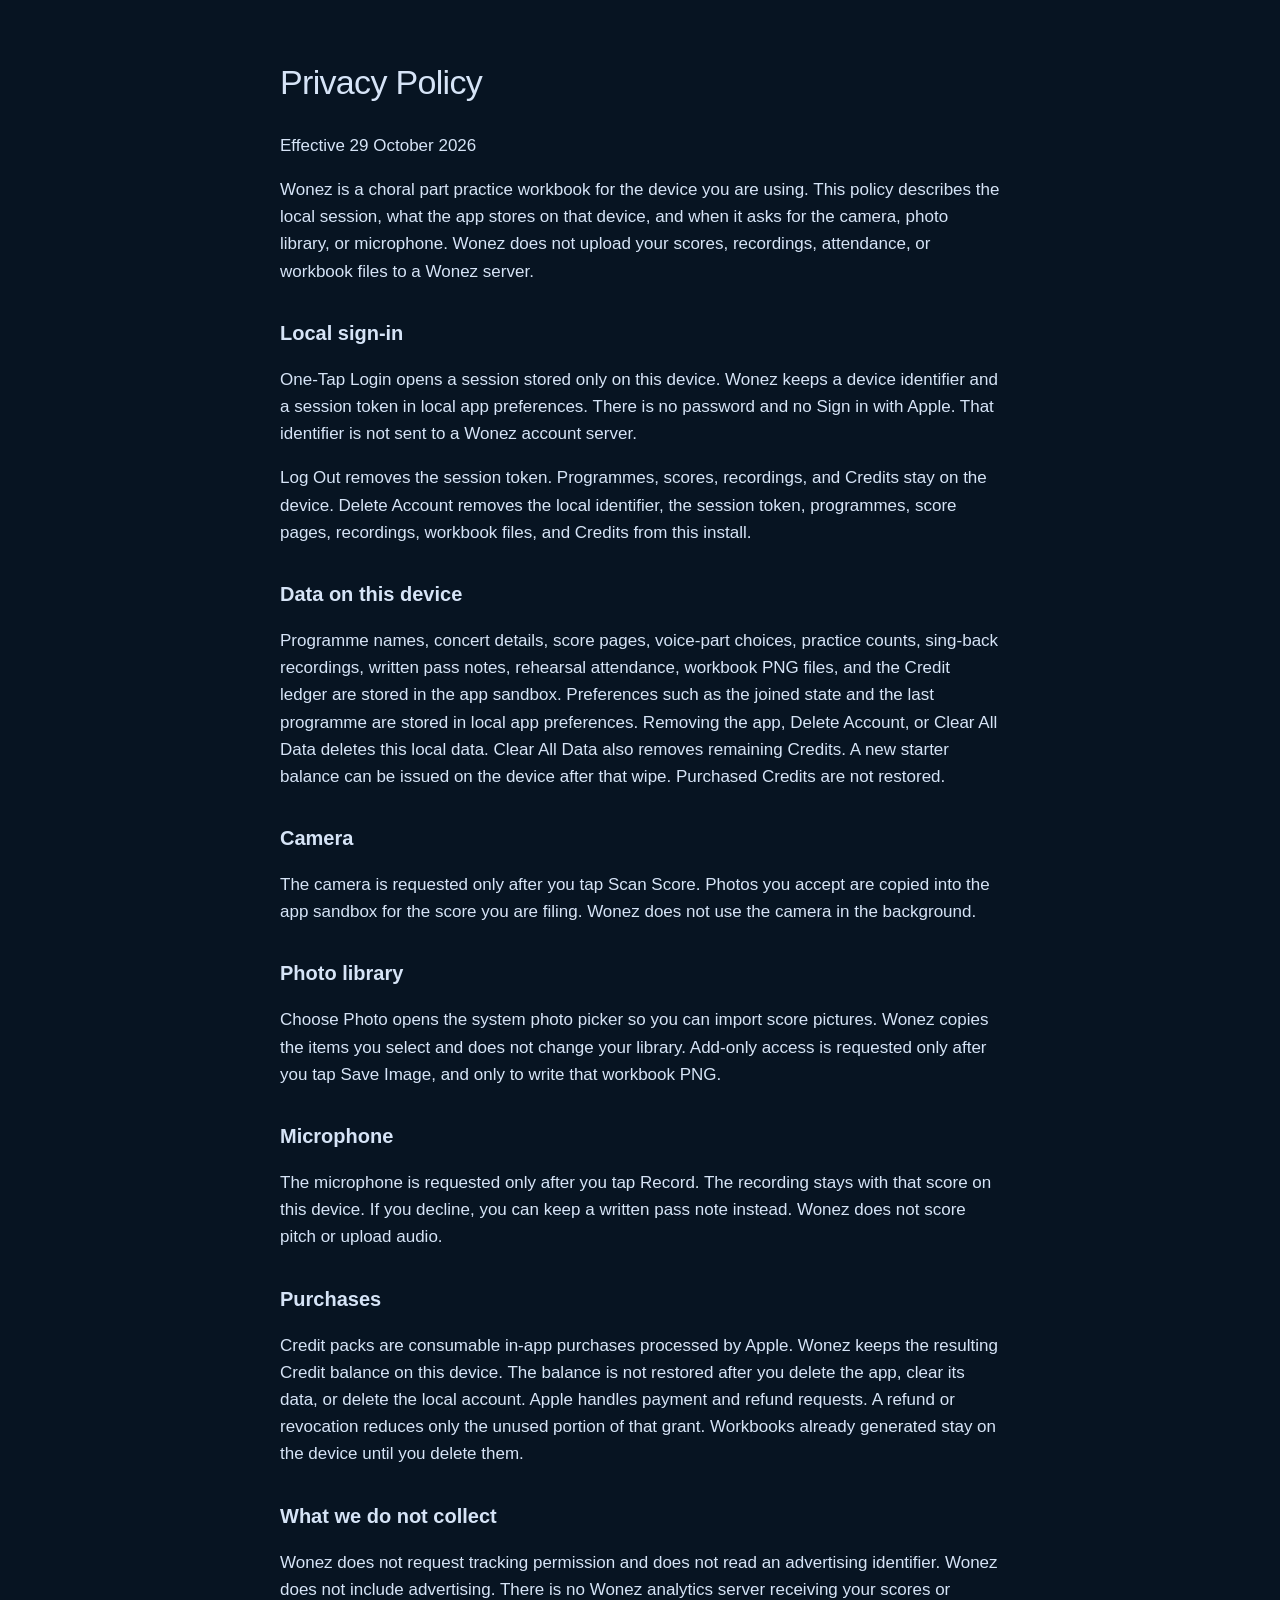
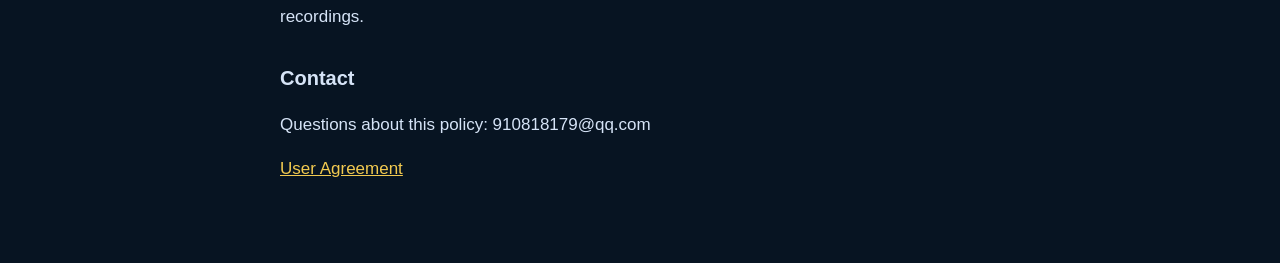
==== privacy-policy.html @ 59da775a "Publish Wonez Privacy Policy and User Agreement." ====
<!DOCTYPE html>
<html lang="en">
<head>
  <meta charset="utf-8">
  <meta name="viewport" content="width=device-width, initial-scale=1">
  <title>Privacy Policy</title>
  <link rel="stylesheet" href="legal.css">
</head>
<body>
  <main>
    <h1>Privacy Policy</h1>
    <p>Effective 29 October 2026</p>
    <p>Wonez is a choral part practice workbook for the device you are using. This policy describes the local session, what the app stores on that device, and when it asks for the camera, photo library, or microphone. Wonez does not upload your scores, recordings, attendance, or workbook files to a Wonez server.</p>

    <h2>Local sign-in</h2>
    <p>One-Tap Login opens a session stored only on this device. Wonez keeps a device identifier and a session token in local app preferences. There is no password and no Sign in with Apple. That identifier is not sent to a Wonez account server.</p>
    <p>Log Out removes the session token. Programmes, scores, recordings, and Credits stay on the device. Delete Account removes the local identifier, the session token, programmes, score pages, recordings, workbook files, and Credits from this install.</p>

    <h2>Data on this device</h2>
    <p>Programme names, concert details, score pages, voice-part choices, practice counts, sing-back recordings, written pass notes, rehearsal attendance, workbook PNG files, and the Credit ledger are stored in the app sandbox. Preferences such as the joined state and the last programme are stored in local app preferences. Removing the app, Delete Account, or Clear All Data deletes this local data. Clear All Data also removes remaining Credits. A new starter balance can be issued on the device after that wipe. Purchased Credits are not restored.</p>

    <h2>Camera</h2>
    <p>The camera is requested only after you tap Scan Score. Photos you accept are copied into the app sandbox for the score you are filing. Wonez does not use the camera in the background.</p>

    <h2>Photo library</h2>
    <p>Choose Photo opens the system photo picker so you can import score pictures. Wonez copies the items you select and does not change your library. Add-only access is requested only after you tap Save Image, and only to write that workbook PNG.</p>

    <h2>Microphone</h2>
    <p>The microphone is requested only after you tap Record. The recording stays with that score on this device. If you decline, you can keep a written pass note instead. Wonez does not score pitch or upload audio.</p>

    <h2>Purchases</h2>
    <p>Credit packs are consumable in-app purchases processed by Apple. Wonez keeps the resulting Credit balance on this device. The balance is not restored after you delete the app, clear its data, or delete the local account. Apple handles payment and refund requests. A refund or revocation reduces only the unused portion of that grant. Workbooks already generated stay on the device until you delete them.</p>

    <h2>What we do not collect</h2>
    <p>Wonez does not request tracking permission and does not read an advertising identifier. Wonez does not include advertising. There is no Wonez analytics server receiving your scores or recordings.</p>

    <h2>Contact</h2>
    <p>Questions about this policy: 910818179@qq.com</p>
    <p><a href="user-agreement.html">User Agreement</a></p>
  </main>
</body>
</html>
---- legal.css ----
:root { color-scheme: light dark; }
body {
  margin: 0;
  background: #071422;
  color: #d6e4f7;
  font: 17px/1.6 -apple-system, BlinkMacSystemFont, "Segoe UI", sans-serif;
}
main { max-width: 720px; margin: 0 auto; padding: 32px 20px 64px; }
h1 { font-weight: 500; letter-spacing: -0.02em; }
h2 { font-size: 20px; margin-top: 2rem; }
a { color: #f2ca50; }
p, li { color: #d6e4f7; }
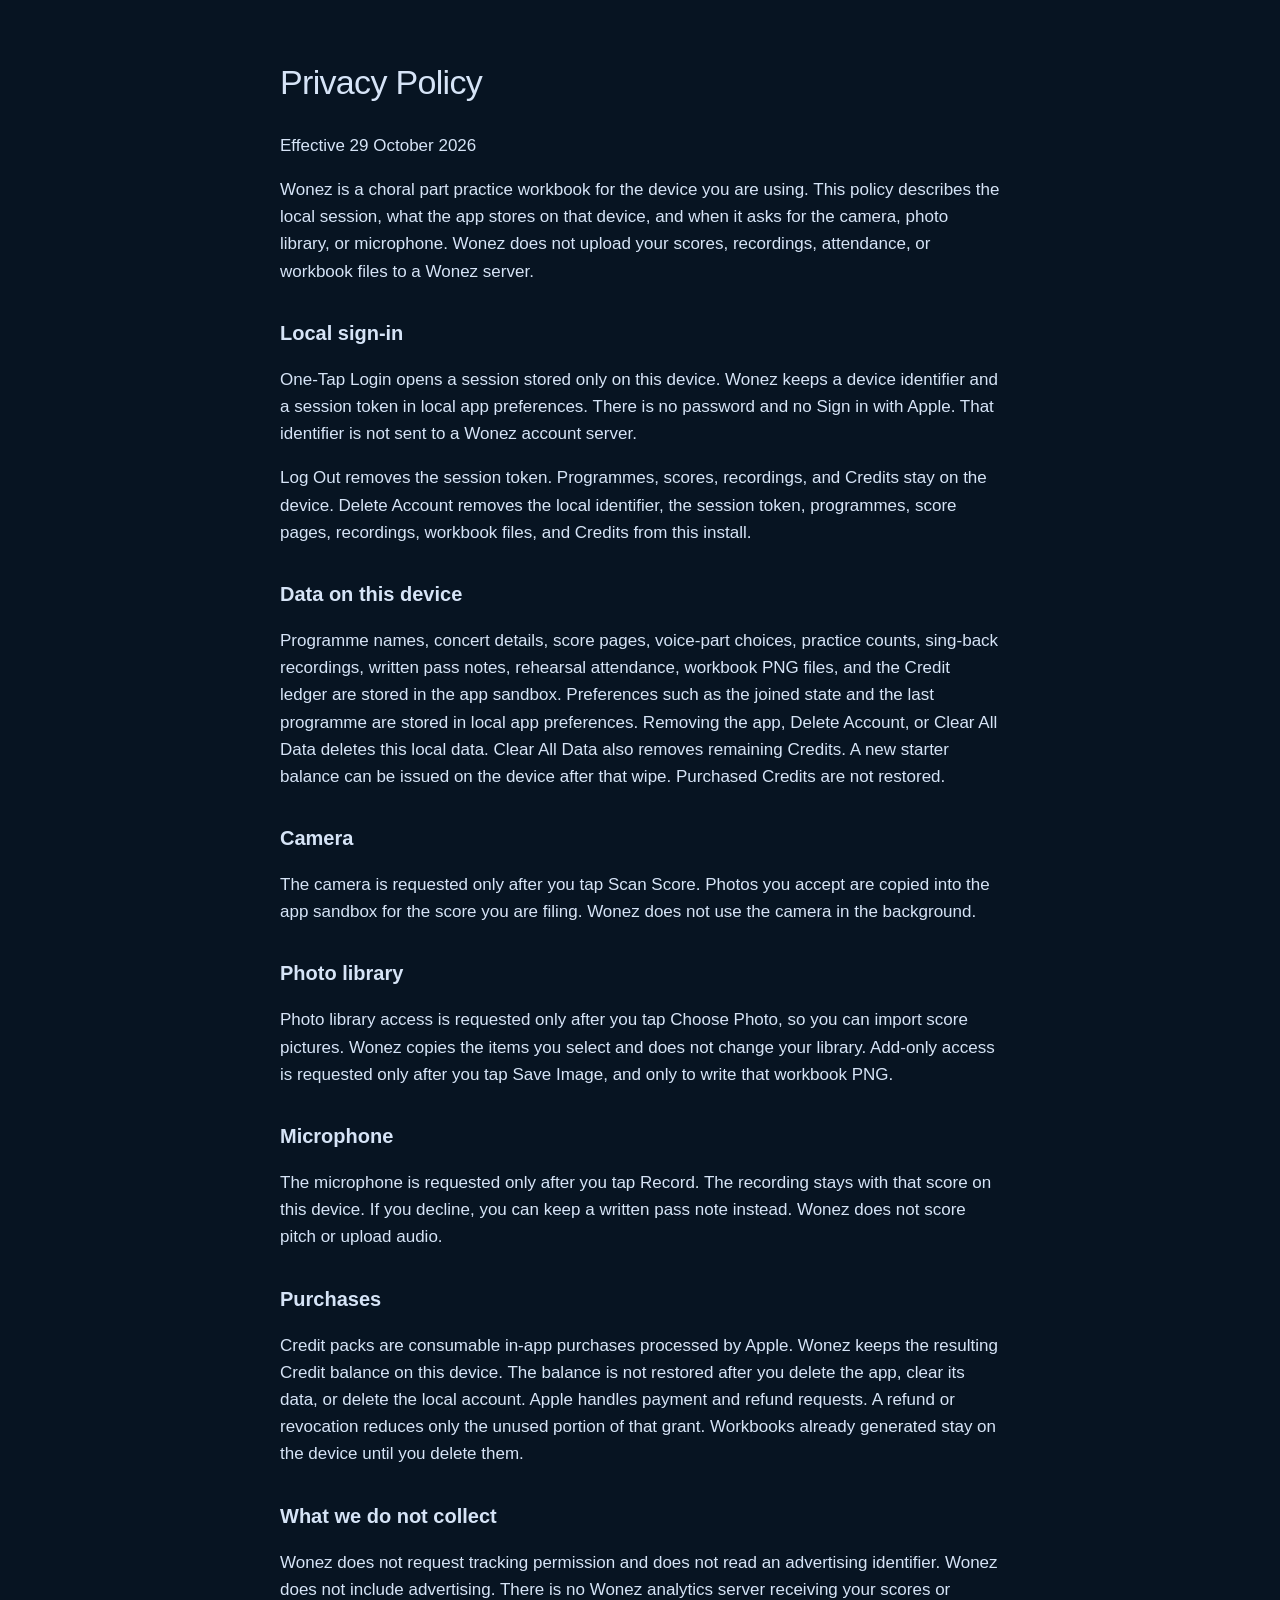
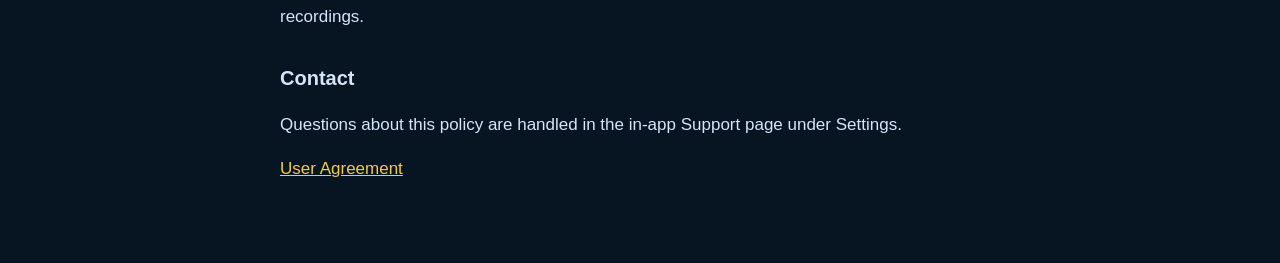
==== commit 9c11fb7e: "Remove personal email from legal pages. Contact now points to in-app Support only.  Co-authored-by: " ====
--- a/privacy-policy.html
+++ b/privacy-policy.html
@@ -23,7 +23,7 @@
     <p>The camera is requested only after you tap Scan Score. Photos you accept are copied into the app sandbox for the score you are filing. Wonez does not use the camera in the background.</p>
 
     <h2>Photo library</h2>
-    <p>Choose Photo opens the system photo picker so you can import score pictures. Wonez copies the items you select and does not change your library. Add-only access is requested only after you tap Save Image, and only to write that workbook PNG.</p>
+    <p>Photo library access is requested only after you tap Choose Photo, so you can import score pictures. Wonez copies the items you select and does not change your library. Add-only access is requested only after you tap Save Image, and only to write that workbook PNG.</p>
 
     <h2>Microphone</h2>
     <p>The microphone is requested only after you tap Record. The recording stays with that score on this device. If you decline, you can keep a written pass note instead. Wonez does not score pitch or upload audio.</p>
@@ -35,7 +35,7 @@
     <p>Wonez does not request tracking permission and does not read an advertising identifier. Wonez does not include advertising. There is no Wonez analytics server receiving your scores or recordings.</p>
 
     <h2>Contact</h2>
-    <p>Questions about this policy: 910818179@qq.com</p>
+    <p>Questions about this policy are handled in the in-app Support page under Settings.</p>
     <p><a href="user-agreement.html">User Agreement</a></p>
   </main>
 </body>
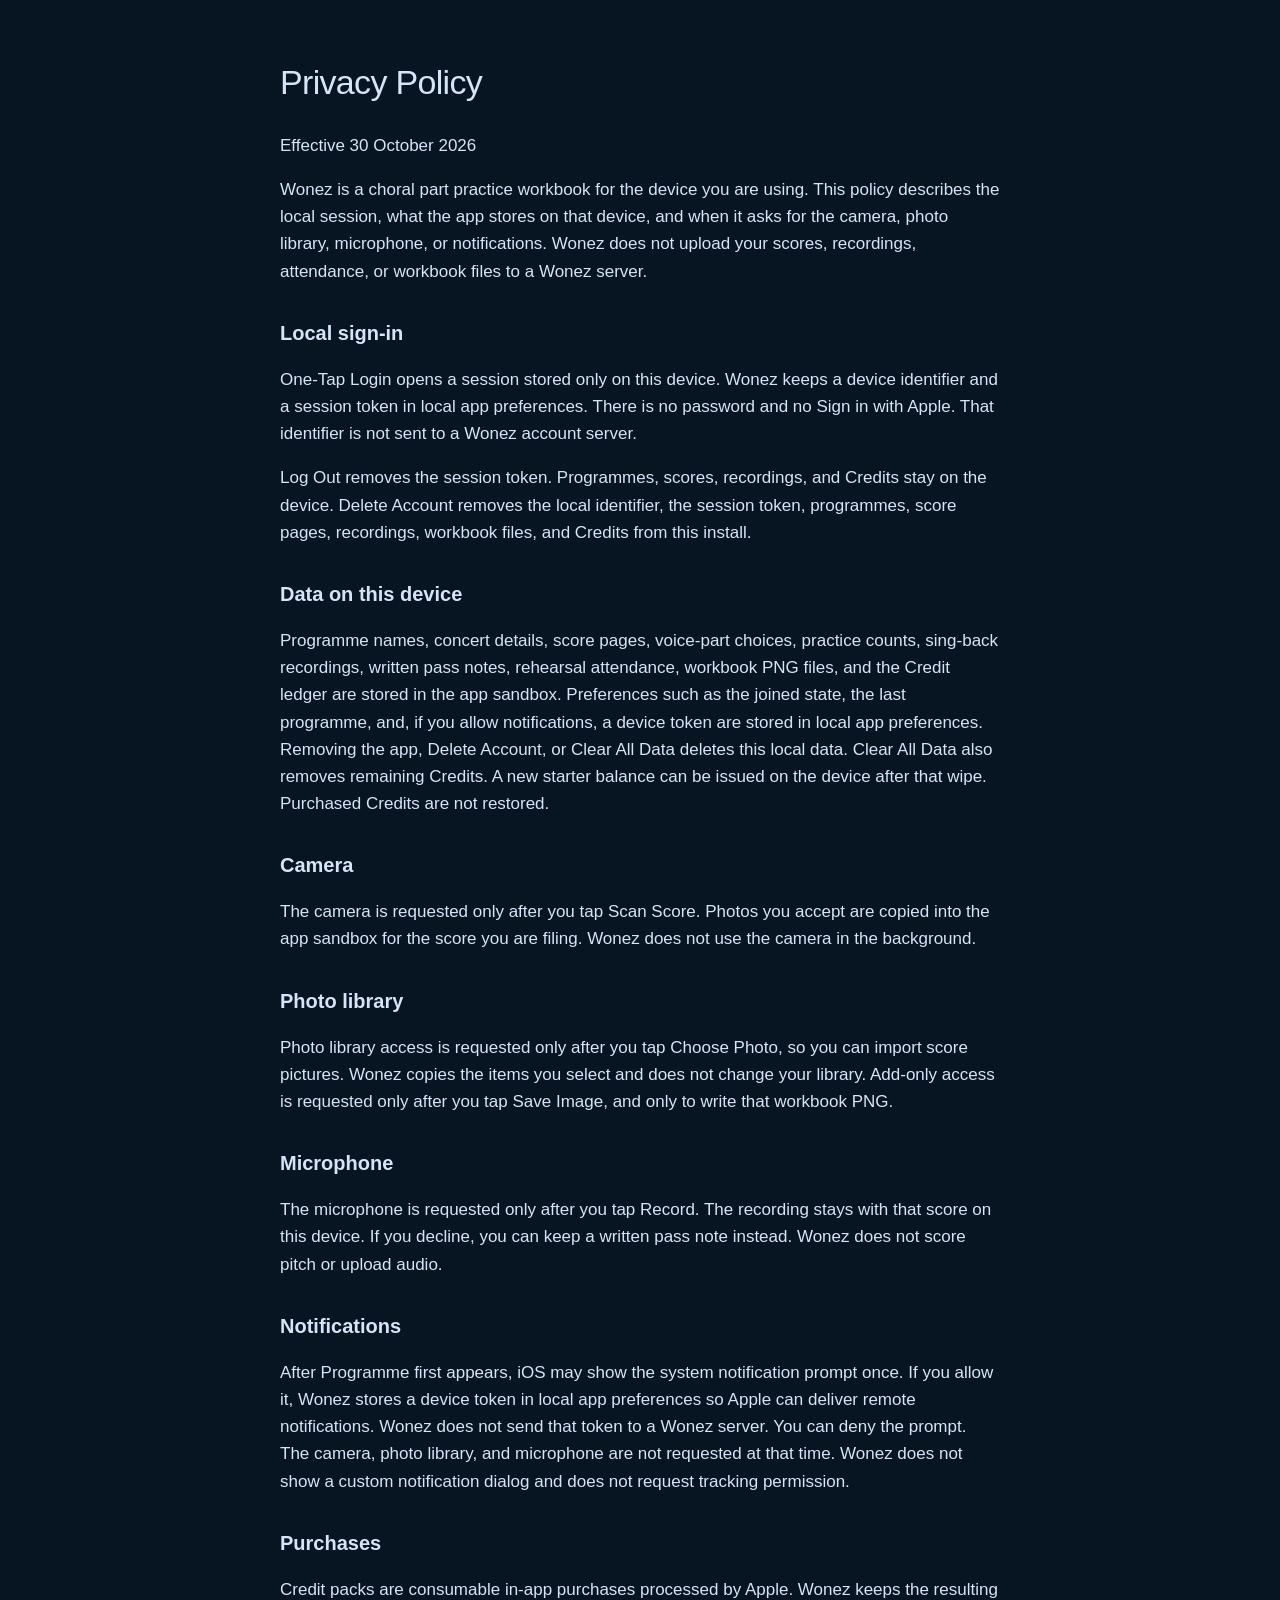
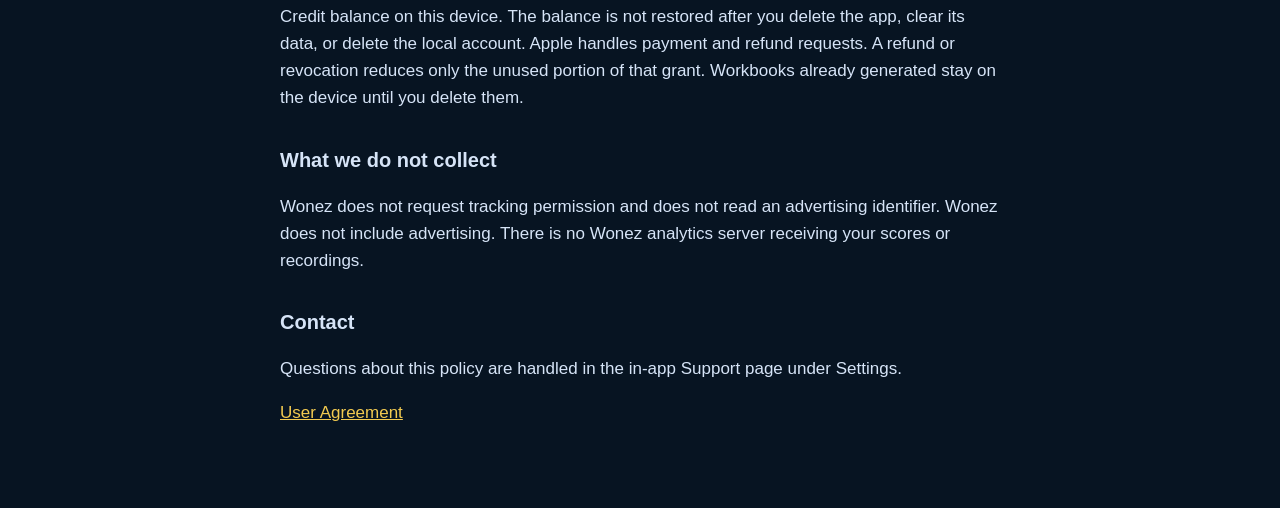
==== commit cdd7954e: "Document notifications and local sample pages." ====
--- a/privacy-policy.html
+++ b/privacy-policy.html
@@ -9,15 +9,15 @@
 <body>
   <main>
     <h1>Privacy Policy</h1>
-    <p>Effective 29 October 2026</p>
-    <p>Wonez is a choral part practice workbook for the device you are using. This policy describes the local session, what the app stores on that device, and when it asks for the camera, photo library, or microphone. Wonez does not upload your scores, recordings, attendance, or workbook files to a Wonez server.</p>
+    <p>Effective 30 October 2026</p>
+    <p>Wonez is a choral part practice workbook for the device you are using. This policy describes the local session, what the app stores on that device, and when it asks for the camera, photo library, microphone, or notifications. Wonez does not upload your scores, recordings, attendance, or workbook files to a Wonez server.</p>
 
     <h2>Local sign-in</h2>
     <p>One-Tap Login opens a session stored only on this device. Wonez keeps a device identifier and a session token in local app preferences. There is no password and no Sign in with Apple. That identifier is not sent to a Wonez account server.</p>
     <p>Log Out removes the session token. Programmes, scores, recordings, and Credits stay on the device. Delete Account removes the local identifier, the session token, programmes, score pages, recordings, workbook files, and Credits from this install.</p>
 
     <h2>Data on this device</h2>
-    <p>Programme names, concert details, score pages, voice-part choices, practice counts, sing-back recordings, written pass notes, rehearsal attendance, workbook PNG files, and the Credit ledger are stored in the app sandbox. Preferences such as the joined state and the last programme are stored in local app preferences. Removing the app, Delete Account, or Clear All Data deletes this local data. Clear All Data also removes remaining Credits. A new starter balance can be issued on the device after that wipe. Purchased Credits are not restored.</p>
+    <p>Programme names, concert details, score pages, voice-part choices, practice counts, sing-back recordings, written pass notes, rehearsal attendance, workbook PNG files, and the Credit ledger are stored in the app sandbox. Preferences such as the joined state, the last programme, and, if you allow notifications, a device token are stored in local app preferences. Removing the app, Delete Account, or Clear All Data deletes this local data. Clear All Data also removes remaining Credits. A new starter balance can be issued on the device after that wipe. Purchased Credits are not restored.</p>
 
     <h2>Camera</h2>
     <p>The camera is requested only after you tap Scan Score. Photos you accept are copied into the app sandbox for the score you are filing. Wonez does not use the camera in the background.</p>
@@ -27,6 +27,9 @@
 
     <h2>Microphone</h2>
     <p>The microphone is requested only after you tap Record. The recording stays with that score on this device. If you decline, you can keep a written pass note instead. Wonez does not score pitch or upload audio.</p>
+
+    <h2>Notifications</h2>
+    <p>After Programme first appears, iOS may show the system notification prompt once. If you allow it, Wonez stores a device token in local app preferences so Apple can deliver remote notifications. Wonez does not send that token to a Wonez server. You can deny the prompt. The camera, photo library, and microphone are not requested at that time. Wonez does not show a custom notification dialog and does not request tracking permission.</p>
 
     <h2>Purchases</h2>
     <p>Credit packs are consumable in-app purchases processed by Apple. Wonez keeps the resulting Credit balance on this device. The balance is not restored after you delete the app, clear its data, or delete the local account. Apple handles payment and refund requests. A refund or revocation reduces only the unused portion of that grant. Workbooks already generated stay on the device until you delete them.</p>
